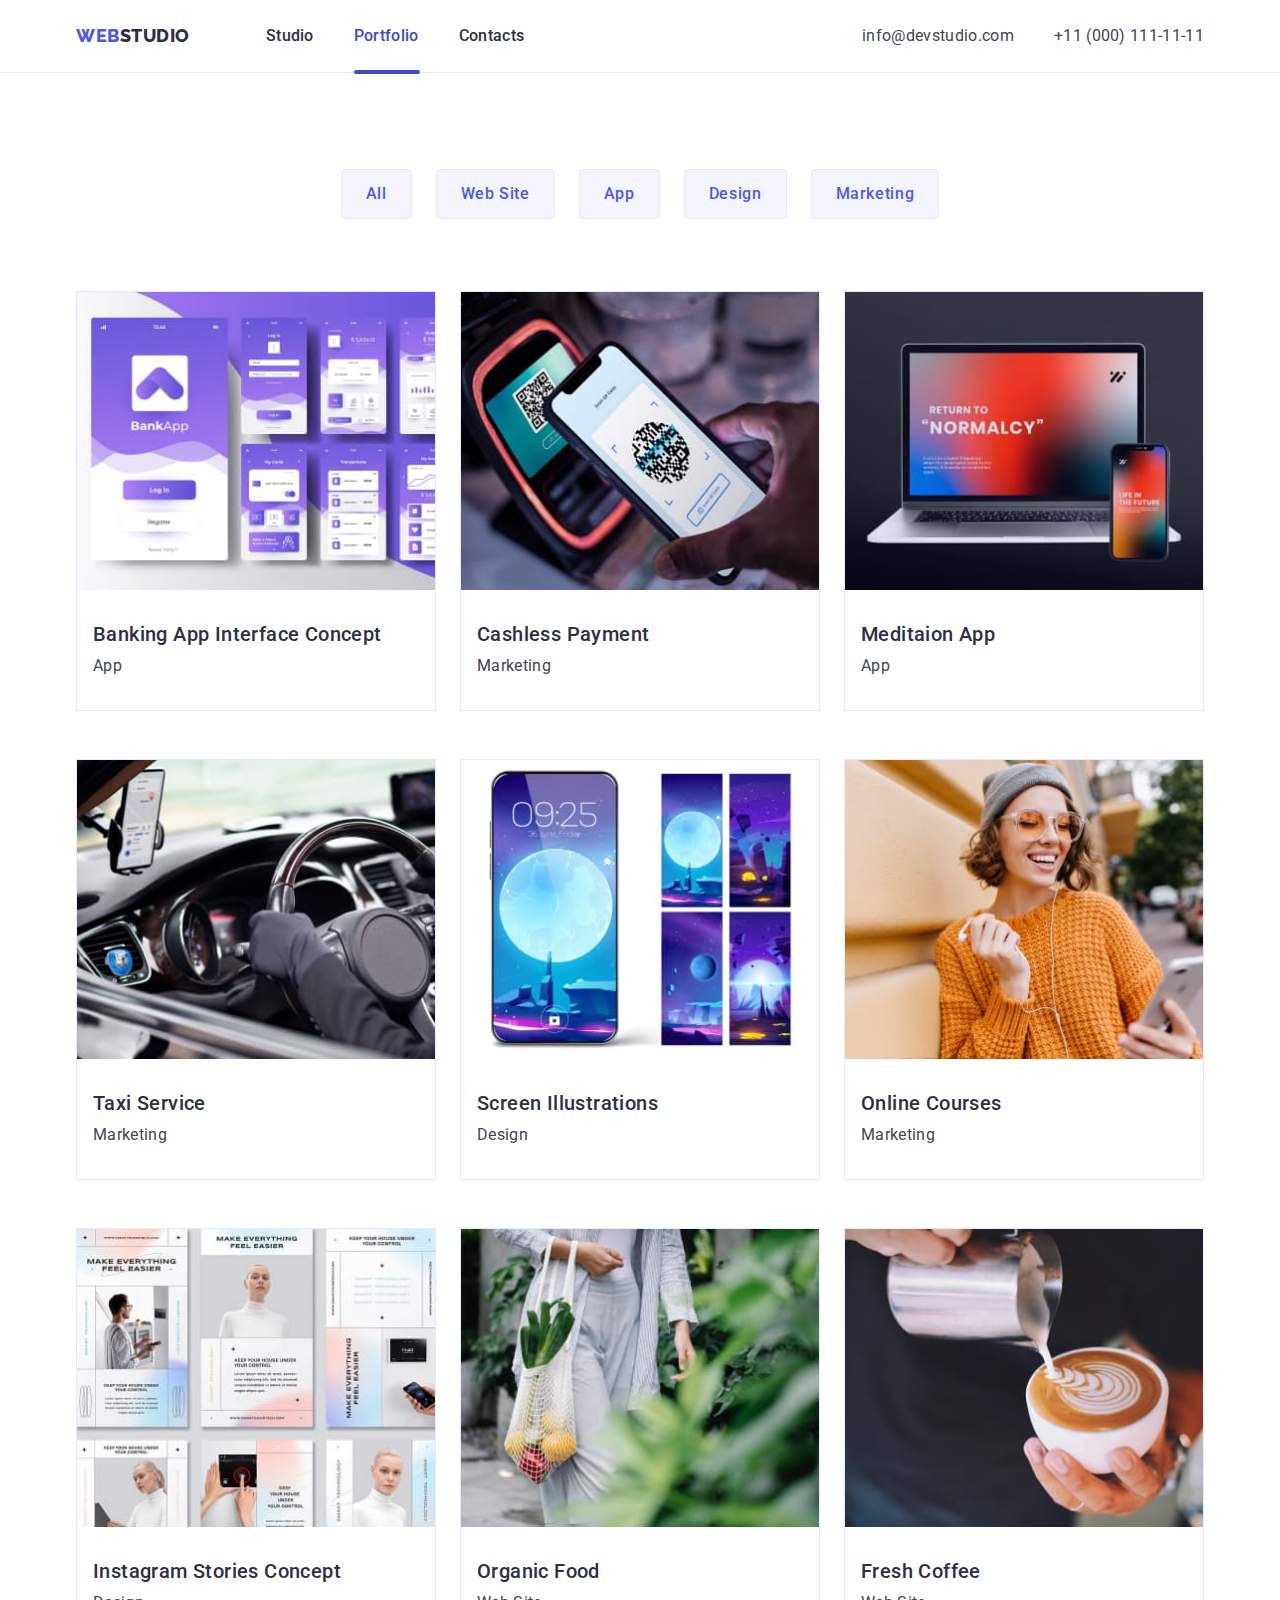
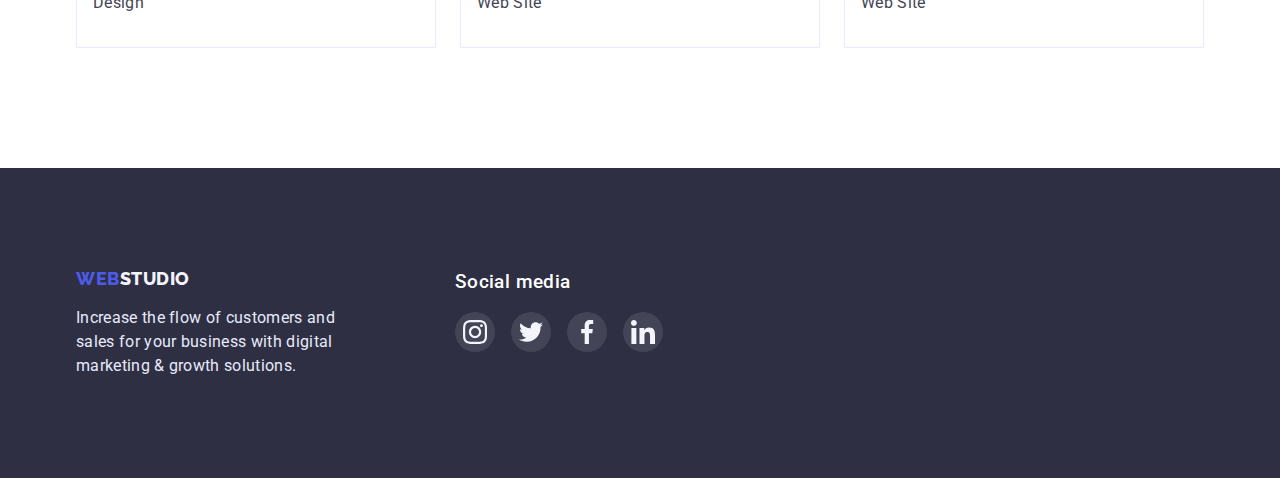
==== portfolio.html @ d670f4a6 "..." ====
<!DOCTYPE html>
<html lang="en">

<head>
  <meta charset="UTF-8" />
  <meta http-equiv="X-UA-Compatible" content="IE=edge" />
  <meta name="viewport" content="width=device-width, initial-scale=1.0" />
  <link rel="preconnect" href="https://fonts.googleapis.com" />
  <link rel="preconnect" href="https://fonts.gstatic.com" crossorigin />
  <link href="https://fonts.googleapis.com/css2?family=Raleway:wght@800&family=Roboto:wght@400;500;700;900&display=swap"
    rel="stylesheet" />
  <link rel="stylesheet"
    href="https://cdnjs.cloudflare.com/ajax/libs/modern-normalize/1.1.0/modern-normalize.min.css" />
  <link rel="stylesheet" href="./css/styles.css" />
  <title>Webstudio</title>
</head>

<body>
  <header class="nav-bar">
      <div class="nav-bar-container">
        <div class="logo-nav">
          <a class="logo-top" href="./index.html"
            ><span class="web-top">web</span
            ><span class="studio-top">studio</span></a
          >
          <nav>
            <ul class="nav-list">
              <li class="nav-item"><a class="nav-text" href="./index.html">Studio</a></li>
              <li class="nav-item">
                <a class="nav-text portfolio" href="">Portfolio</a>
              </li>
              <li class="nav-item"><a class="nav-text" href="">Contacts</a></li>
            </ul>
          </nav>
        </div>
        <address>
          <ul class="address-list">
            <li class="address-item">
              <a class="address-text" href="mailto:info@devstudio.com"
                >info@devstudio.com</a
              >
            </li>
            <li class="address-item">
              <a class="address-text" href="tel:+110001111111"
                >+11 (000) 111-11-11</a
              >
            </li>
          </ul>
        </address>
      </div>
    </header>

  <main>
    <section class="projects">
      <div class="container">
        <ul class="filters-list">
          <li class="filters-item"><button class="filters-text" type="button">All</button></li>
          <li class="filters-item"><button class="filters-text" type="button">Web Site</button></li>
          <li class="filters-item"><button class="filters-text" type="button">App</button></li>
          <li class="filters-item"><button class="filters-text" type="button">Design</button></li>
          <li class="filters-item"><button class="filters-text" type="button">Marketing</button></li>
        </ul>
        <ul class="projects-list">
          <li class="projects-item">
            <div class="projects-img">
              <img src="./images/img1-1.jpg" alt="bank app screenshots" width="358" />
            </div>
            <div class="projects-card">
              <h3 class="projects-direction">Banking App Interface Concept</h3>
              <p class="projects-text">App</h4>
            </div>
          </li>
          <li class="projects-item">
            <div class="projects-img">
              <img src="./images/img1-2.jpg" alt="smartphone scans qr code" width="358" />
            </div>
            <div class="projects-card">
              <h3 class="projects-direction">Cashless Payment</h3>
              <p class="projects-text">Marketing</h4>
            </div>
          </li>
          <li class="projects-item">
            <div class="projects-img">
              <img src="./images/img1-3.jpg" alt="laptop and smartphone with app on screens" width="358" />
            </div>
            <div class="projects-card">
              <h3 class="projects-direction">Meditaion App</h3>
              <p class="projects-text">App</h4>
            </div>
          </li>
          <li class="projects-item">
            <div class="projects-img">
              <img src="./images/img2-1.jpg" alt="view of the driver's seat through the window" width="358" />
            </div>
            <div class="projects-card">
              <h3 class="projects-direction">Taxi Service</h3>
              <p class="projects-text">Marketing</h4>
            </div>
          </li>
          <li class="projects-item">
            <div class="projects-img">
              <img src="./images/img2-2.jpg" alt="phone and four screensavers to choose from" width="358" />
            </div>
            <div class="projects-card">
              <h3 class="projects-direction">Screen Illustrations</h3>
              <p class="projects-text">Design</h4>
            </div>
          </li>
          <li class="projects-item">
            <div class="projects-img">
              <img src="./images/img2-3.jpg" alt="girl with phone in hand" width="358" />
            </div>
            <div class="projects-card">
              <h3 class="projects-direction">Online Courses</h3>
              <p class="projects-text">Marketing</h4>
            </div>
          </li>
          <li class="projects-item">
            <div class="projects-img">
              <img src="./images/img3-1.jpg" alt="screenshots from instagram" width="358" />
            </div>
            <div class="projects-card">
              <h3 class="projects-direction">Instagram Stories Concept</h3>
              <p class="projects-text">Design</h4>
            </div>
          </li>
          <li class="projects-item">
            <div class="projects-img">
              <img src="./images/img3-2.jpg" alt="woman with a bag of vegetables" width="358" />
            </div>
            <div class="projects-card">
              <h3 class="projects-direction">Organic Food</h3>
              <p class="projects-text">Web Site</h4>
            </div>
          </li>
          <li class="projects-item">
            <div class="projects-img">
              <img src="./images/img3-3.jpg" alt="a cup of coffee" width="358" />
            </div>
            <div class="projects-card">
              <h3 class="projects-direction">Fresh Coffee</h3>
              <p class="projects-text">Web Site</h4>
            </div>
          </li>
        </ul>
      </div>
    </section>
  </main>

   <footer class="foot">
      <div class="foot-container">
        <div class="foot-logo">
          <a class="logo-bottom" href="./index.html"
            ><span class="web-bottom">web</span
            ><span class="studio-bottom">studio</span></a
          >
          <p class="advise">
            Increase the flow of customers and<br />sales for your business with
            digital<br />marketing & growth solutions.
          </p>
        </div>
        <div class="foot-network">
          <h3 class="foot-network-text">Social media</h3>
          <ul class="foot-network-list">
            <li>
              <a class="foot-icons" href="">
                <svg width="24" height="24">
                  <use href="./images/icons.svg#icon-instagramb"></use>
                </svg>
              </a>
            </li>
            <li>
              <a class="foot-icons" href="">
                <svg width="24" height="24">
                  <use href="./images/icons.svg#icon-twitterb"></use>
                </svg>
              </a>
            </li>
            <li>
              <a class="foot-icons" href="">
                <svg width="24" height="24">
                  <use href="./images/icons.svg#icon-facebookb"></use>
                </svg>
              </a>
            </li>
            <li>
              <a class="foot-icons" href="">
                <svg width="24" height="24">
                  <use href="./images/icons.svg#icon-linkedinb"></use>
                </svg>
              </a>
            </li>
          </ul>
        </div>
      </div>
    </footer>
</body>

</html>
---- css/styles.css ----
:root {
  --font-weight-h: 500;
  --font-weight-hh: 700;
  --font-size-h: 20px;
  --font-size-hh: 36px;
  --line-height-hh: 1.1;
  --line-height-h: 1.2;
  --line-height-p: 1.5;
  --letter-spacing-h: 0.04em;
  --letter-spacing-p: 0.02em;
  --text-color: #434455;
  --hero-color: #2e2f42;
  --links-color: #4d5ae5;
  --hover-color: #404bbf;
  --magic-color: #ffffff;
  --accent-color: #e7e9fc;
  --background-color: #f4f4fd;
}

body {
  font-family: "Roboto", sans-serif;
  font-style: normal;
  background: #e5e5e5;
  color: var(--hero-color);
}

.container {
  width: 1158px;
  margin: 0 auto;
  padding-left: 15px;
  padding-right: 15px;
}

.nav-list,
.address-list,
.featurs-list,
.samples-list,
.team-list,
.filters-list,
.projects-list,
.customers-list,
.team-icons-list,
.foot-network-list,
.customers-list {
  list-style-type: none;
}

.filters-item:not(:last-child),
.featurs-item:not(:last-child),
.samples-item:not(:last-child),
.team-item:not(:last-child) {
  margin-right: 24px;
}

/* .featurs-item + .featurs-item = .featurs-item:not(:last-child) */

/* header */

.nav-bar {
  display: flex;
  padding-top: 24px;
  padding-bottom: 24px;
  background-color: var(--magic-color);
  border-bottom: 1px solid #e7e9fc;
}

.nav-bar-container {
  display: flex;
  justify-content: space-between;
  align-items: center;
  width: 1158px;
  margin: 0 auto;
  padding-left: 15px;
  padding-right: 15px;
}

.logo-nav {
  display: flex;
}

.logo-top {
  margin-right: 76px;
  text-decoration: none;
}

.web-top,
.studio-top {
  font-family: "Raleway";
  font-weight: 800;
  font-size: 18px;
  line-height: 1.3;
  letter-spacing: 0.03em;
  text-transform: uppercase;
}

.web-top {
  color: var(--links-color);
}

.studio-top {
  color: var(--hero-color);
}

.nav-list {
  display: flex;
  margin: 0;
  padding-left: 0;
}

.nav-text {
  position: relative;
  font-weight: var(--font-weight-h);
  line-height: var(--line-height-p);
  letter-spacing: var(--letter-spacing-p);
  color: var(--hero-color);
  text-decoration: none;
  transition-property: color;
  transition-duration: 250ms;
  transition-timing-function: cubic-bezier(0.4, 0, 0.2, 1);
}

.studio {
  color: var(--hover-color);
}

.studio::after {
  content: "";
  position: absolute;
  width: 48px;
  height: 4px;
  left: 0px;
  top: 44px;
  background: var(--hover-color);
  border-radius: 2px;
  /* display: none; */
}

/* .studio:hover::after,
.studio:focus::after {
  display: block;
} */

.portfolio {
  color: var(--hover-color);
}

.portfolio::after {
  content: "";
  position: absolute;
  width: 66px;
  height: 4px;
  left: 0px;
  top: 44px;
  background: var(--hover-color);
  border-radius: 2px;
  /* display: none; */
}

/* .portfolio:hover::after,
.portfolio:focus:after {
  display: block;
} */

.nav-item:not(:last-child),
.address-item:not(:last-child) {
  margin-right: 40px;
}

.address-list {
  display: flex;
  margin: 0;
  padding-left: 0;
}

.address-text {
  font-style: normal;
  line-height: var(--line-height-p);
  letter-spacing: var(--letter-spacing-p);
  color: var(--text-color);
  text-decoration: none;
  transition-property: color;
  transition-duration: 250ms;
  transition-timing-function: cubic-bezier(0.4, 0, 0.2, 1);
}

.nav-text:hover,
.nav-text:focus,
.address-text:hover,
.address-text:focus {
  color: var(--hover-color);
}

/* main */

main {
  background-color: var(--magic-color);
}

/* hero */

.hero {
  max-width: 1440px;
  height: 600px;
  margin: 0 auto;
  padding-top: 188px;
  padding-bottom: 188px;
  text-align: center;
  background-color: var(--hero-color);
  background-image: linear-gradient(
      to right,
      rgba(46, 47, 66, 0.7),
      rgba(46, 47, 66, 0.7)
    ),
    url("../images/people-office.jpg");
  background-position: center;
}

.hero-text {
  margin: 0;
  font-weight: 700;
  font-size: 56px;
  line-height: 1.1;
  letter-spacing: 0.02em;
  color: var(--magic-color);
}

.hero-button {
  margin-top: 48px;
  padding: 16px 32px;
  font-family: "Roboto", sans-serif;
  font-style: normal;
  font-weight: var(--font-weight-h);
  line-height: var(--line-height-p);
  letter-spacing: var(--letter-spacing-h);
  background-color: var(--links-color);
  color: var(--magic-color);
  border: 0;
  box-shadow: 0px 4px 4px rgba(0, 0, 0, 0.15);
  border-radius: 4px;
  cursor: pointer;
  transition-property: background-color;
  transition-duration: 250ms;
  transition-timing-function: cubic-bezier(0.4, 0, 0.2, 1);
}

.hero-button:hover,
.hero-button:focus {
  background: var(--hover-color);
}

/* feature */

.featurs {
  padding-top: 120px;
  padding-bottom: 120px;
}

.featurs-list {
  display: flex;
  margin: 0;
  padding-left: 0;
}

.featurs-icons {
  width: 264px;
  height: 112px;
  padding: 24px 100px;
  background: var(--background-color);
  border-radius: 4px;
}

.featurs-direction {
  margin: 0;
  margin-top: 8px;
  font-weight: var(--font-weight-h);
  font-size: var(--font-size-h);
  line-height: var(--line-height-h);
  letter-spacing: var(--letter-spacing-p);
  color: var(--hero-color);
}

.featurs-text {
  width: 264px;
  margin-top: 8px;
  margin-bottom: 0;
  line-height: var(--line-height-p);
  letter-spacing: var(--letter-spacing-p);
  color: var(--text-color);
}

/* samples */

.samples {
  padding-bottom: 120px;
}

.samples-text {
  margin-top: 0;
  margin-bottom: 72px;
  font-weight: var(--font-weight-hh);
  font-size: var(--font-size-hh);
  line-height: var(--line-height-hh);
  text-align: center;
  letter-spacing: 0.02em;
  text-transform: capitalize;
  color: var(--hero-color);
}

.samples-list {
  display: flex;
  margin: 0;
  padding-left: 0;
}

/* team */

.team {
  padding-top: 120px;
  padding-bottom: 120px;
  background-color: var(--background-color);
}

.team-text {
  margin-top: 0;
  margin-bottom: 72px;
  font-weight: var(--font-weight-hh);
  font-size: var(--font-size-hh);
  line-height: var(--line-height-hh);
  text-align: center;
  letter-spacing: 0.02em;
  text-transform: capitalize;
  color: var(--hero-color);
}

.team-list {
  display: flex;
  margin: 0;
  padding-left: 0;
}

.team-item {
  width: 264px;
  background: var(--magic-color);
  box-shadow: 0px 1px 6px rgba(46, 47, 66, 0.08),
    0px 1px 1px rgba(46, 47, 66, 0.16), 0px 2px 1px rgba(46, 47, 66, 0.08);
  border-radius: 0px 0px 4px 4px;
}

.team-name {
  margin-top: 0;
  margin-bottom: 8px;
  font-weight: var(--font-weight-h);
  font-size: var(--font-size-h);
  line-height: var(--line-height-h);
  text-align: center;
  letter-spacing: var(--letter-spacing-p);
  color: var(--hero-color);
}

.team-function {
  margin-top: 0;
  margin-bottom: 0;
  line-height: var(--line-height-p);
  text-align: center;
  letter-spacing: var(--letter-spacing-p);
  color: var(--text-color);
}

.team-item-text {
  padding: 32px 16px;
}

.team-icons-list {
  display: flex;
  justify-content: space-between;
  margin-top: 8px;
  padding: 0;
}

.team-icons {
  display: flex;
  justify-content: center;
  align-items: center;
  width: 40px;
  height: 40px;
  border-radius: 50%;
  background-color: var(--links-color);
  transition-property: background-color;
  transition-duration: 250ms;
  transition-timing-function: cubic-bezier(0.4, 0, 0.2, 1);
}

.team-icons:hover,
.team-icons:focus {
  background-color: var(--hover-color);
}

/* customers */

.customers {
  padding-top: 130px;
  padding-bottom: 120px;
}

.customers-text {
  margin: 0;
  font-weight: var(--font-weight-hh);
  font-size: var(--font-size-hh);
  line-height: var(--line-height-hh);
  text-align: center;
  letter-spacing: 0.02em;
  text-transform: capitalize;
  color: var(--hero-color);
}

.customers-list {
  display: flex;
  justify-content: space-between;
  margin: 0;
  margin-top: 72px;
  padding: 0;
}

.customers-items {
  display: flex;
  justify-content: center;
  align-items: center;
  width: 168px;
  height: 88px;
  border: 1px solid #8e8f99;
  border-radius: 4px;
  transition-property: border;
  transition-duration: 250ms;
  transition-timing-function: cubic-bezier(0.4, 0, 0.2, 1);
}

.customers-icons {
  fill: #8e8f99;
  transition-property: fill;
  transition-duration: 250ms;
  transition-timing-function: cubic-bezier(0.4, 0, 0.2, 1);
}

.customers-items:hover .customers-icons,
.customers-items:focus .customers-icons {
  fill: var(--hover-color);
}
.customers-items:hover,
.customers-items:focus {
  border: 1px solid var(--hover-color);
}

/* footer */

.foot {
  background-color: var(--hero-color);
}

.foot-container {
  display: flex;
  width: 1158px;
  margin: 0 auto;
  padding-left: 15px;
  padding-right: 15px;
  padding-top: 100px;
  padding-bottom: 100px;
}

.logo-bottom {
  text-decoration: none;
}

.web-bottom,
.studio-bottom {
  font-family: "Raleway";
  font-weight: 800;
  font-size: 18px;
  line-height: 1.2;
  letter-spacing: 0.03em;
  text-transform: uppercase;
}

.web-bottom {
  color: var(--links-color);
}

.studio-bottom {
  color: var(--background-color);
}

.advise {
  margin-bottom: 0;
  line-height: var(--line-height-p);
  letter-spacing: var(--letter-spacing-p);
  color: var(--accent-color);
}

.foot-network {
  width: 208px;
  margin-left: 120px;
}

.foot-network-text {
  margin: 0;
  padding: 0;
  font-weight: var(--font-weight-h);
  line-height: var(--line-height-p);
  letter-spacing: var(--letter-spacing-p);
  color: var(--magic-color);
}

.foot-network-list {
  display: flex;
  justify-content: space-between;
  padding-left: 0;
  margin-bottom: 0;
}

.foot-icons {
  display: flex;
  justify-content: center;
  align-items: center;
  width: 40px;
  height: 40px;
  padding: 8px;
  border-radius: 50%;
  background-color: rgba(255, 255, 255, 0.1);
  transition-property: background-color;
  transition-duration: 250ms;
  transition-timing-function: cubic-bezier(0.4, 0, 0.2, 1);
}

.foot-icons:hover,
.foot-icons:focus {
  background-color: #31d0aa;
}

/* Portfolio */

.projects {
  padding-top: 96px;
  padding-bottom: 120px;
}

.filters-list {
  display: flex;
  justify-content: center;
  margin: 0;
  padding-left: 0;
}

.filters-text {
  padding: 12px 24px;
  font-weight: var(--font-weight-h);
  line-height: var(--line-height-p);
  text-align: center;
  letter-spacing: var(--letter-spacing-h);
  color: var(--links-color);
  background: var(--background-color);
  border: 1px solid #e7e9fc;
  border-radius: 4px;
  cursor: pointer;
  transition-property: background-color 250ms cubic-bezier(0.4, 0, 0.2, 1),
    color 250ms cubic-bezier(0.4, 0, 0.2, 1),
    border 250ms cubic-bezier(0.4, 0, 0.2, 1),
    box-shadow 250ms cubic-bezier(0.4, 0, 0.2, 1);
}

.filters-text:hover,
.filters-text:focus {
  color: var(--magic-color);
  background-color: var(--hover-color);
  border: 1px solid var(--hover-color);
  box-shadow: 0px 3px 1px rgba(0, 0, 0, 0.1), 0px 2px 1px rgba(0, 0, 0, 0.08),
    0px 2px 2px rgba(0, 0, 0, 0.12);
}

.projects-list {
  display: flex;
  justify-content: center;
  flex-wrap: wrap;
  margin-top: 72px;
  margin-bottom: 0;
  padding: 0;
}

.projects-item {
  position: relative;
  width: 360px;
  margin-right: 24px;
  margin-bottom: 48px;
  border: 1px solid #e7e9fc;
  transition-property: box-shadow;
  transition-duration: 250ms;
  transition-timing-function: cubic-bezier(0.4, 0, 0.2, 1);
}

.projects-item:hover,
.projects-item:focus {
  box-shadow: 0px 1px 6px rgba(46, 47, 66, 0.08),
    0px 1px 1px rgba(46, 47, 66, 0.16), 0px 2px 1px rgba(46, 47, 66, 0.08);
}

.projects-img {
  position: relative;
  overflow: hidden;
  display: flex;
}

.projects-img::before {
  content: "";
  position: absolute;
  display: inline-block;
  top: 0;
  left: 0;
  width: 100%;
  height: 100%;
  background-color: var(--links-color);
  transform: translateY(100%);
  opacity: 0;
  mix-blend-mode: normal;
  transform: translateY(100%);
  transition-property: transform;
  transition-duration: 250ms;
  transition-timing-function: cubic-bezier(0.4, 0, 0.2, 1);
}

.projects-item:hover .projects-img::before,
.projects-item:focus .projects-img::before {
  transform: translateY(0);
  opacity: 1;
}

.projects-item:nth-child(3n) {
  margin-right: 0;
}

.projects-item:nth-last-child(-n + 3) {
  margin-bottom: 0;
}

.projects-card {
  padding-top: 32px;
  padding-bottom: 32px;
}

.projects-direction {
  margin-top: 0;
  margin-bottom: 8px;
  padding-left: 16px;
  font-weight: var(--font-weight-h);
  font-size: var(--font-size-h);
  line-height: var(--line-height-h);
  letter-spacing: var(--letter-spacing-p);
  color: var(--hero-color);
}

.projects-text {
  margin-top: 0;
  margin-bottom: 0;
  padding-left: 16px;
  line-height: var(--line-height-p);
  letter-spacing: var(--letter-spacing-p);
  color: var(--text-color);
}

/* backdrop & modal */

.backdrop {
  position: fixed;
  top: 0;
  left: 0;
  width: 100%;
  height: 100%;
  background-color: rgba(46, 47, 66, 0.4);
}

.backdrop.is-hidden {
  opacity: 0;
  pointer-events: none;
}

.modal {
  position: absolute;
  top: 50%;
  left: 50%;
  transform: translate(-50%, -50%);
  width: 408px;
  height: 576px;
  background: #fcfcfc;
  box-shadow: 0px 1px 1px rgba(0, 0, 0, 0.14), 0px 1px 3px rgba(0, 0, 0, 0.12),
    0px 2px 1px rgba(0, 0, 0, 0.2);
  border-radius: 4px;
}

.close {
  position: absolute;
  top: 24px;
  right: 24px;
  display: flex;
  justify-content: center;
  align-items: center;
  width: 24px;
  height: 24px;
  background: #e7e9fc;
  border: 1px solid rgba(0, 0, 0, 0.1);
  border-radius: 50%;
}

.close-icon {
  fill: var(--hero-color);
}

.close:hover,
.close:focus {
  background: #404bbf;
}

.close:hover .close-icon,
.close:active .close-icon {
  fill: var(--magic-color);
}
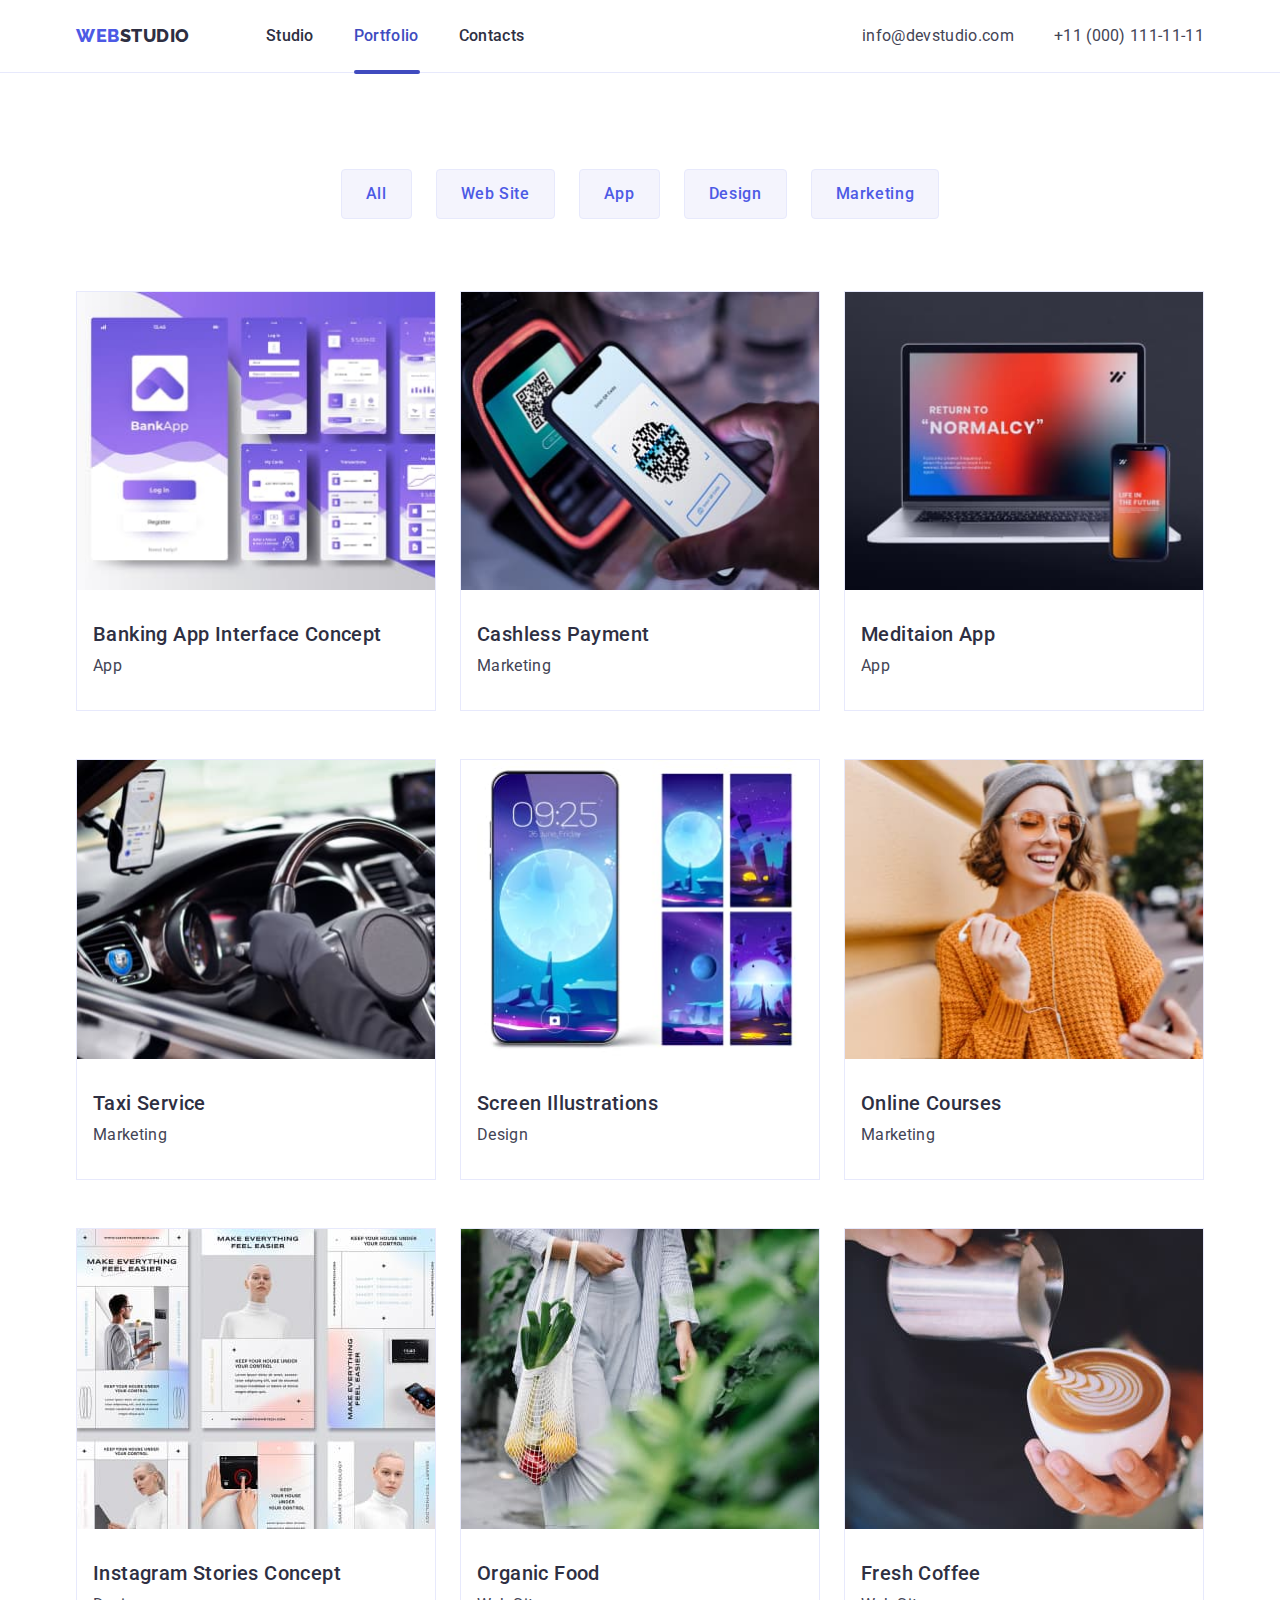
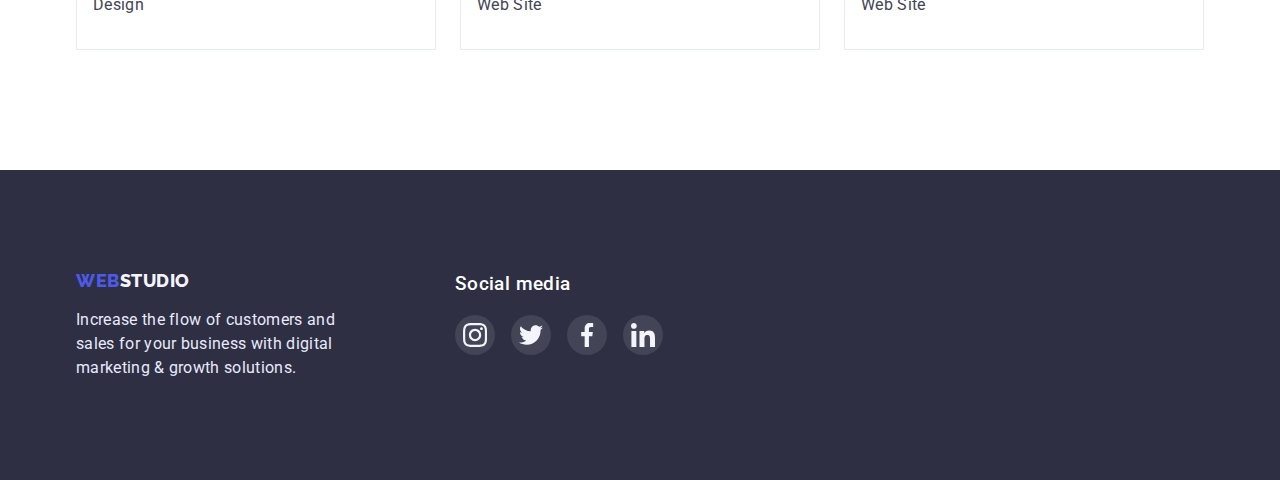
==== commit b1a91289: "..." ====
--- a/portfolio.html
+++ b/portfolio.html
@@ -90,7 +90,7 @@
           </li>
           <li class="projects-item">
             <div class="projects-img">
-              <img src="./images/img2-1.jpg" alt="view of the driver's seat through the window" width="358" />
+              <img src="./images/img2-1.jpg" alt="view of the driver's seat through the window" width="359" />
             </div>
             <div class="projects-card">
               <h3 class="projects-direction">Taxi Service</h3>
@@ -99,7 +99,7 @@
           </li>
           <li class="projects-item">
             <div class="projects-img">
-              <img src="./images/img2-2.jpg" alt="phone and four screensavers to choose from" width="358" />
+              <img src="./images/img2-2.jpg" alt="phone and four screensavers to choose from" width="359" />
             </div>
             <div class="projects-card">
               <h3 class="projects-direction">Screen Illustrations</h3>
@@ -108,7 +108,7 @@
           </li>
           <li class="projects-item">
             <div class="projects-img">
-              <img src="./images/img2-3.jpg" alt="girl with phone in hand" width="358" />
+              <img src="./images/img2-3.jpg" alt="girl with phone in hand" width="359" />
             </div>
             <div class="projects-card">
               <h3 class="projects-direction">Online Courses</h3>
@@ -117,7 +117,7 @@
           </li>
           <li class="projects-item">
             <div class="projects-img">
-              <img src="./images/img3-1.jpg" alt="screenshots from instagram" width="358" />
+              <img src="./images/img3-1.jpg" alt="screenshots from instagram" width="360" />
             </div>
             <div class="projects-card">
               <h3 class="projects-direction">Instagram Stories Concept</h3>
@@ -126,7 +126,7 @@
           </li>
           <li class="projects-item">
             <div class="projects-img">
-              <img src="./images/img3-2.jpg" alt="woman with a bag of vegetables" width="358" />
+              <img src="./images/img3-2.jpg" alt="woman with a bag of vegetables" width="360" />
             </div>
             <div class="projects-card">
               <h3 class="projects-direction">Organic Food</h3>
@@ -135,7 +135,7 @@
           </li>
           <li class="projects-item">
             <div class="projects-img">
-              <img src="./images/img3-3.jpg" alt="a cup of coffee" width="358" />
+              <img src="./images/img3-3.jpg" alt="a cup of coffee" width="360" />
             </div>
             <div class="projects-card">
               <h3 class="projects-direction">Fresh Coffee</h3>
--- a/css/styles.css
+++ b/css/styles.css
@@ -556,8 +556,8 @@
   text-align: center;
   letter-spacing: var(--letter-spacing-h);
   color: var(--links-color);
-  background: var(--background-color);
-  border: 1px solid #e7e9fc;
+  background-color: var(--background-color);
+  border: 1px solid var(--accent-color);
   border-radius: 4px;
   cursor: pointer;
   transition-property: background-color 250ms cubic-bezier(0.4, 0, 0.2, 1),
@@ -615,10 +615,10 @@
   left: 0;
   width: 100%;
   height: 100%;
-  background-color: var(--links-color);
+  background: var(--links-color);
+  mix-blend-mode: normal;
   transform: translateY(100%);
-  opacity: 0;
-  mix-blend-mode: normal;
+  /* opacity: 0; */
   transform: translateY(100%);
   transition-property: transform;
   transition-duration: 250ms;
@@ -628,7 +628,7 @@
 .projects-item:hover .projects-img::before,
 .projects-item:focus .projects-img::before {
   transform: translateY(0);
-  opacity: 1;
+  /* opacity: 1; */
 }
 
 .projects-item:nth-child(3n) {
@@ -687,10 +687,13 @@
   transform: translate(-50%, -50%);
   width: 408px;
   height: 576px;
-  background: #fcfcfc;
+  background-color: #fcfcfc;
   box-shadow: 0px 1px 1px rgba(0, 0, 0, 0.14), 0px 1px 3px rgba(0, 0, 0, 0.12),
     0px 2px 1px rgba(0, 0, 0, 0.2);
   border-radius: 4px;
+  transition-property: background-color;
+  transition-duration: 250ms;
+  transition-timing-function: cubic-bezier(0.4, 0, 0.2, 1);
 }
 
 .close {
@@ -702,9 +705,12 @@
   align-items: center;
   width: 24px;
   height: 24px;
-  background: #e7e9fc;
+  background-color: var(--accent-color);
   border: 1px solid rgba(0, 0, 0, 0.1);
   border-radius: 50%;
+  transition-property: background-color;
+  transition-duration: 250ms;
+  transition-timing-function: cubic-bezier(0.4, 0, 0.2, 1);
 }
 
 .close-icon {
@@ -713,7 +719,7 @@
 
 .close:hover,
 .close:focus {
-  background: #404bbf;
+  background-color: #404bbf;
 }
 
 .close:hover .close-icon,
